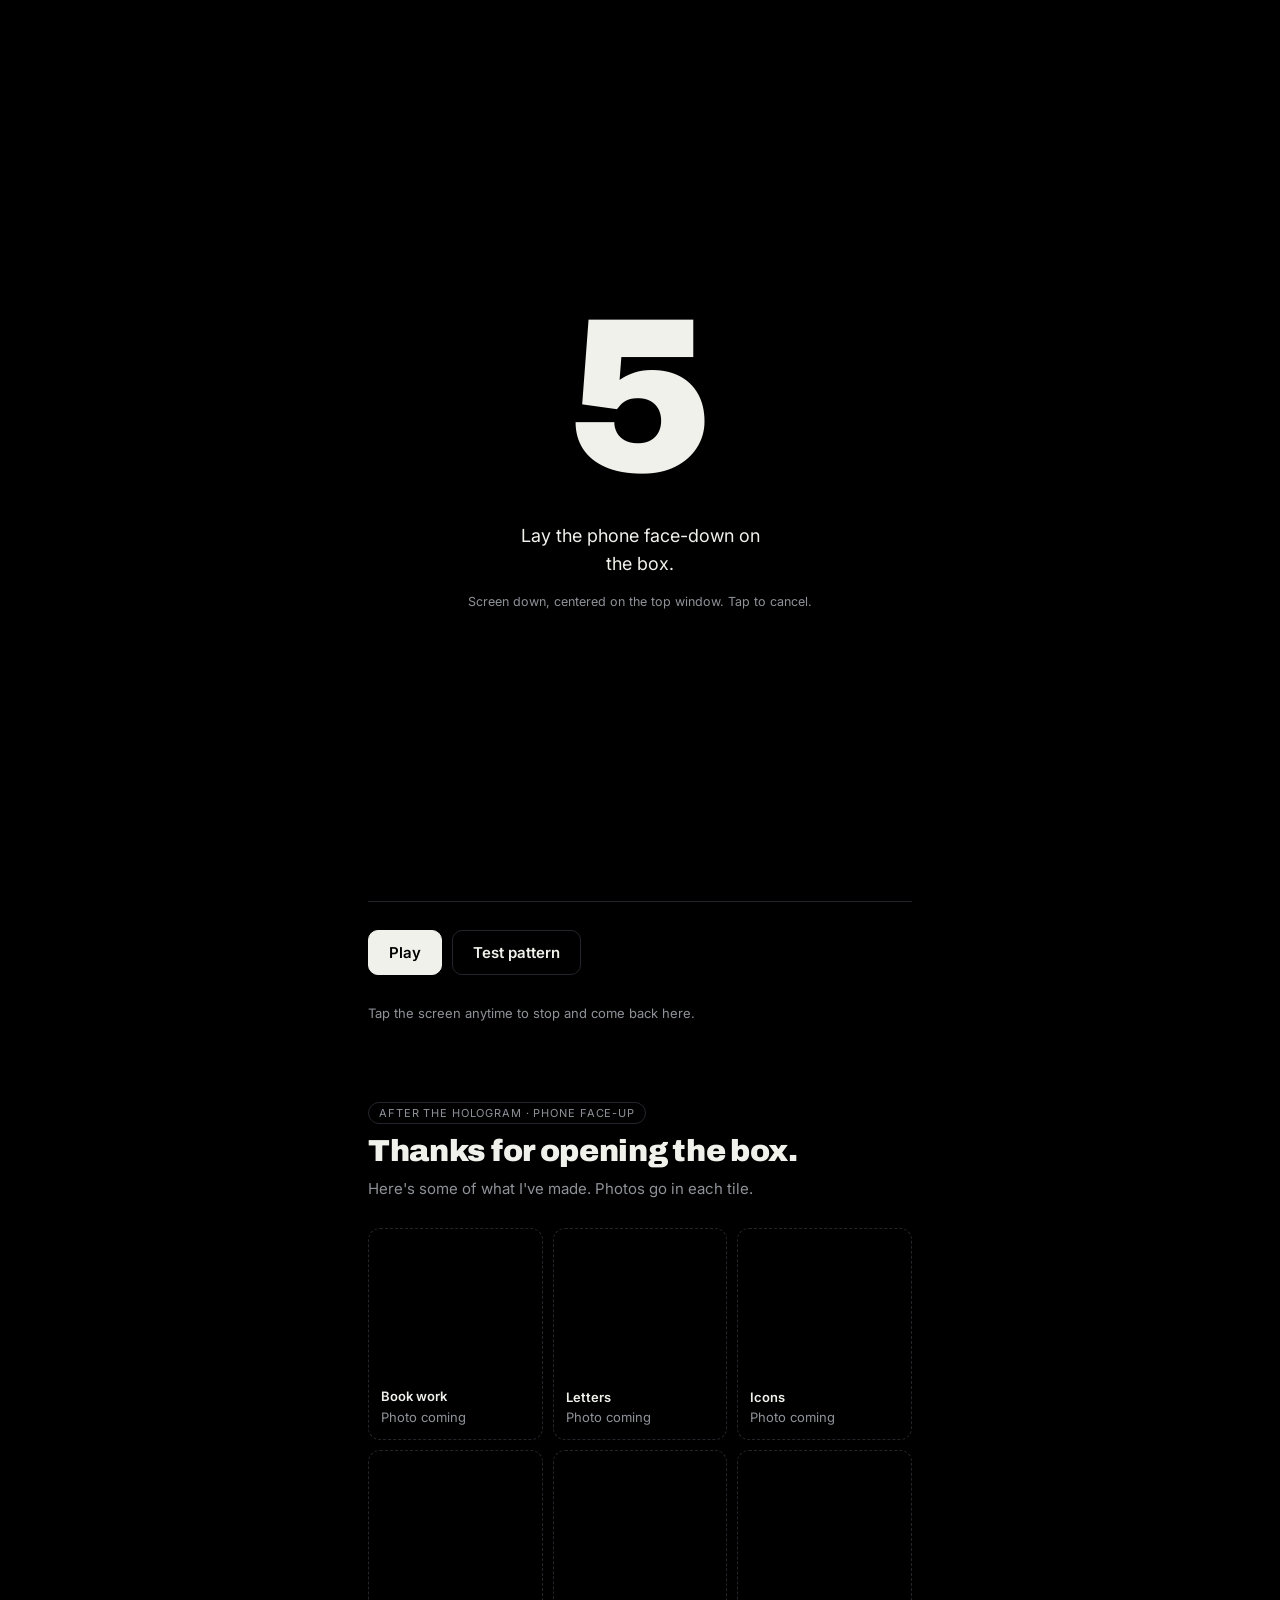
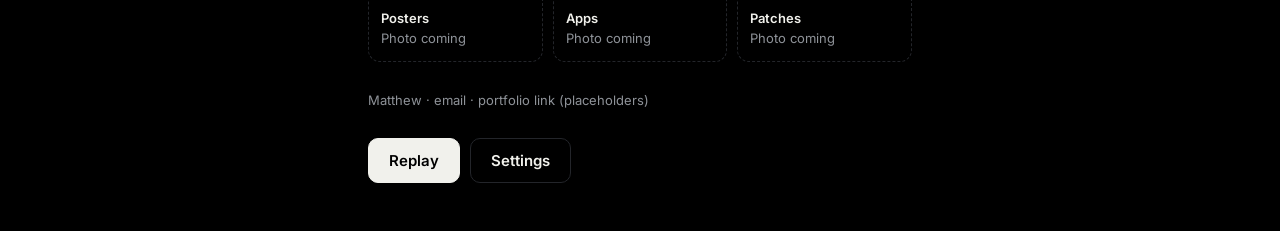
==== cricut/index.html @ d2d19d1a "Add Hello Cricut hologram page at /cricut; remove expired custom domain Co-Authored-By: Claude Opus " ====
<!doctype html>
<html lang="en">
<head>
<meta charset="utf-8">
<meta name="viewport" content="width=device-width,initial-scale=1,viewport-fit=cover">
<title>Hello Cricut Hologram</title>
<link rel="preconnect" href="https://fonts.googleapis.com">
<link rel="preconnect" href="https://fonts.gstatic.com" crossorigin>
<link rel="stylesheet" href="https://fonts.googleapis.com/css2?family=Archivo:wght@500;800;900&family=Inter:wght@400;500;600&display=swap">
<style>
/* Layout: one narrow control column on pure black; playback is a full-bleed canvas (black = invisible in the box) */
:root{
  --bg:#000000;
  --panel:#0b0c0e;
  --line:#23252a;
  --fg:#f1f1ec;
  --muted:#8e9298;
  --glow:#bfe9ff;
  --display:"Archivo","Arial Black",system-ui,sans-serif;
  --body:"Inter",system-ui,-apple-system,"Segoe UI",sans-serif;
  color-scheme:dark;
}
html,body{height:100%;background:var(--bg);color:var(--fg)}
body{font-family:var(--body);font-size:15px;line-height:1.55;
  padding-left:max(16px,env(safe-area-inset-left,0px));padding-right:max(16px,env(safe-area-inset-right,0px))}
.wrap{max-width:34rem;margin:0 auto;padding-block:28px 48px;display:flex;flex-direction:column;gap:28px}
.chip{align-self:flex-start;font-size:11px;letter-spacing:.08em;text-transform:uppercase;color:var(--muted);
  border:1px solid var(--line);border-radius:999px;padding:3px 10px}
h1,h2{font-family:var(--display);font-weight:900;letter-spacing:-.01em;line-height:1.05;margin:0;text-wrap:balance}
h1{font-size:2.3rem}
h2{font-size:1.9rem}
.lede{color:var(--muted);margin:10px 0 0;max-width:60ch}
.steps{margin:0;padding:0;list-style:none;display:flex;flex-direction:column;gap:12px;counter-reset:s}
.steps li{display:grid;grid-template-columns:28px 1fr;gap:10px;counter-increment:s}
.steps li::before{content:counter(s);font-family:var(--display);font-weight:800;color:var(--glow);font-size:15px;line-height:1.55}
.steps b{font-weight:600;color:var(--fg)}
.label{font-size:11px;letter-spacing:.09em;text-transform:uppercase;color:var(--muted);margin:0 0 6px}
.settings{border-top:1px solid var(--line)}
.row{display:flex;align-items:center;justify-content:space-between;gap:16px;padding-block:13px;border-bottom:1px solid var(--line);flex-wrap:wrap}
.row > span{min-width:0}
.row small{display:block;color:var(--muted);font-size:12.5px}
input[type=checkbox]{width:22px;height:22px;accent-color:var(--fg)}
input[type=range]{width:min(200px,100%);accent-color:var(--fg)}
select{background:var(--panel);color:var(--fg);border:1px solid var(--line);border-radius:8px;padding:7px 10px;font:inherit}
.seg{display:flex;gap:6px}
.seg label{display:flex;align-items:center;gap:6px;border:1px solid var(--line);border-radius:999px;padding:5px 11px 5px 7px;cursor:pointer;font-size:13.5px}
.seg input{position:absolute;opacity:0;pointer-events:none}
.seg label:has(input:checked){border-color:var(--fg)}
.seg label:has(input:focus-visible){outline:2px solid var(--glow);outline-offset:2px}
.sw{width:14px;height:14px;border-radius:50%}
.val{font-variant-numeric:tabular-nums;color:var(--muted);min-width:3.2em;text-align:right}
.actions{display:flex;gap:10px;flex-wrap:wrap}
button{font:600 15px/1 var(--body);border-radius:10px;padding:14px 20px;cursor:pointer;border:1px solid var(--line);background:transparent;color:var(--fg)}
button.primary{background:var(--fg);color:var(--bg);border-color:var(--fg)}
button.small{padding:8px 12px;font-size:13.5px}
button:focus-visible{outline:2px solid var(--glow);outline-offset:2px}
.note{color:var(--muted);font-size:13px;margin:0}
#stage{position:fixed;inset:0;width:100%;height:100%;display:block;background:#000;touch-action:none;z-index:20}
#count{position:fixed;inset:0;z-index:30;background:#000;display:flex;flex-direction:column;align-items:center;justify-content:center;gap:14px;
  text-align:center;padding:24px max(16px,env(safe-area-inset-right,0px)) 24px max(16px,env(safe-area-inset-left,0px))}
#count .n{font-family:var(--display);font-weight:900;font-size:min(42vw,220px);line-height:1;color:var(--fg)}
#count p{margin:0;max-width:22ch;font-size:18px}
#count small{color:var(--muted)}
.grid{display:grid;grid-template-columns:repeat(auto-fill,minmax(140px,1fr));gap:10px}
.tile{aspect-ratio:4/5;max-width:100%;border:1px dashed var(--line);border-radius:12px;display:flex;align-items:flex-end;padding:12px;color:var(--muted);font-size:13px}
.tile b{display:block;color:var(--fg);font-weight:600}
</style>

</head>
<body>
<main id="menu" class="wrap">
  <div>
    <span class="chip">Test build · placeholder content</span>
    <h1 style="margin-top:12px">Hello, Cricut.</h1>
    <p class="lede">The hologram that plays inside the box. Copy, icons and photos are stand-ins until the real ones drop in.</p>
  </div>

  <section>
    <p class="label">How to test</p>
    <ol class="steps">
      <li><span><b>Brightness all the way up</b>, and Auto-Lock off if it dims early.</span></li>
      <li><span><b>Open the box</b> and make sure the acetate sits at its 45° angle.</span></li>
      <li><span>Tap <b>Test pattern</b>, lay the phone face-down over the top window, and look in through the front. Change the settings until “READ ME” reads correctly and “BACK” points up.</span></li>
      <li><span>Tap <b>Play</b>. You get a countdown to place the phone.</span></li>
    </ol>
  </section>

  <section>
    <p class="label">Settings</p>
    <div class="settings">
      <div class="row"><span>Mirror left–right<small>Reflection reverses one axis</small></span><input type="checkbox" id="mx"></div>
      <div class="row"><span>Mirror up–down</span><input type="checkbox" id="my"></div>
      <div class="row"><span>Rotate<small>Turns the picture on the screen</small></span><span style="display:flex;align-items:center;gap:10px"><span class="val" id="turnVal">0°</span><button class="small" id="turn" type="button">Rotate 90°</button></span></div>
      <div class="row"><span>Size<small>100% ≈ 3 × 2.4 in on the screen</small></span><span style="display:flex;align-items:center;gap:10px"><input type="range" id="size" min="60" max="140" step="5"><span class="val" id="sizeVal">100%</span></span></div>
      <div class="row"><span>Color</span>
        <div class="seg" role="radiogroup" aria-label="Color">
          <label><input type="radio" name="color" value="white" id="cWhite"><span class="sw" style="background:#ffffff"></span>White</label>
          <label><input type="radio" name="color" value="ice" id="cIce"><span class="sw" style="background:#9fe6ff"></span>Ice</label>
          <label><input type="radio" name="color" value="gold" id="cGold"><span class="sw" style="background:#ffd27a"></span>Gold</label>
        </div>
      </div>
      <div class="row"><span>Start at</span><select id="start"></select></div>
      <div class="row"><span>Loop<small>Repeat instead of ending on the gallery</small></span><input type="checkbox" id="loop"></div>
    </div>
  </section>

  <div class="actions">
    <button class="primary" id="play" type="button">Play</button>
    <button id="cal" type="button">Test pattern</button>
  </div>
  <p class="note">Tap the screen anytime to stop and come back here.</p>
</main>

<div id="count" hidden>
  <div class="n" id="countN">5</div>
  <p>Lay the phone face-down on the box.</p>
  <small>Screen down, centered on the top window. Tap to cancel.</small>
</div>

<canvas id="stage" hidden aria-label="Hologram playback"></canvas>

<main id="end" class="wrap" hidden>
  <div>
    <span class="chip">After the hologram · phone face-up</span>
    <h2 style="margin-top:12px">Thanks for opening the box.</h2>
    <p class="lede">Here's some of what I've made. Photos go in each tile.</p>
  </div>
  <div class="grid">
    <div class="tile"><span><b>Book work</b>Photo coming</span></div>
    <div class="tile"><span><b>Letters</b>Photo coming</span></div>
    <div class="tile"><span><b>Icons</b>Photo coming</span></div>
    <div class="tile"><span><b>Posters</b>Photo coming</span></div>
    <div class="tile"><span><b>Apps</b>Photo coming</span></div>
    <div class="tile"><span><b>Patches</b>Photo coming</span></div>
  </div>
  <p class="note">Matthew · email · portfolio link (placeholders)</p>
  <div class="actions">
    <button class="primary" id="replay" type="button">Replay</button>
    <button id="back" type="button">Settings</button>
  </div>
</main>

<script>
(function(){
"use strict";

/* ---------- Content: edit these lines ---------- */
const CFG = {
  hello: ["Hello,", "Cricut."],
  makeLead: "I make",
  makes: ["books", "letters", "posters", "patches", "stickers", "apps", "icons", "brands"],
  makesEnd: "things.",
  iconsCaption: "icons, endlessly",
  career: ["Lucidchart", "Spiff", "Salesforce"],
  scaleStart: "0 → 1",
  scaleEnd: "0 → 1 → enterprise",
  studio: ["Building my", "own studio."],
  invite: ["And I'd love", "to build with you."],
  name: "Matthew",
  flip: ["Flip me over"]
};
const COLORS = { white:"#ffffff", ice:"#9fe6ff", gold:"#ffd27a" };

/* ---------- Settings ---------- */
const $ = id => document.getElementById(id);
const S = { mx:true, my:false, turn:0, size:100, color:"white", start:0, loop:false };
try { Object.assign(S, JSON.parse(localStorage.getItem("holo-settings") || "{}")); } catch(e) {}
function save(){ try { localStorage.setItem("holo-settings", JSON.stringify(S)); } catch(e) {} }
const col = () => COLORS[S.color] || "#ffffff";

/* ---------- Helpers ---------- */
const clamp = x => x < 0 ? 0 : x > 1 ? 1 : x;
const ease = t => t < .5 ? 4*t*t*t : 1 - Math.pow(-2*t + 2, 3) / 2;
const env = (t, dur, fi = 400, fo = 500) => clamp(t / fi) * clamp((dur - t) / fo);
const font = (sz, w = 900) => `${w} ${sz}px Archivo, "Arial Black", sans-serif`;

/* ---------- Canvas + box mapping ----------
   Units: 1 unit = 0.01 in. Safe area = 300 x 240 units (3 x 2.4 in), centered.
   Content x runs along the phone's long side (across the box). */
const cv = $("stage"), ctx = cv.getContext("2d");
let W = 0, H = 0, dpr = 1;
function resize(){
  dpr = Math.min(3, window.devicePixelRatio || 1);
  W = window.innerWidth; H = window.innerHeight;
  cv.width = Math.round(W * dpr); cv.height = Math.round(H * dpr);
}
window.addEventListener("resize", resize); resize();

function base(){
  ctx.setTransform(dpr, 0, 0, dpr, 0, 0);
  ctx.globalAlpha = 1; ctx.shadowBlur = 0; ctx.setLineDash([]);
  ctx.globalCompositeOperation = "source-over";
  ctx.fillStyle = "#000"; ctx.fillRect(0, 0, W, H);
  ctx.translate(W / 2, H / 2);
  const rot = ((H > W ? 90 : 0) + S.turn) % 360;
  ctx.rotate(rot * Math.PI / 180);
  const s = Math.min(W, H) / 2.7 / 100 * (S.size / 100);   // ~2.7 in across the short side
  ctx.scale(s * (S.mx ? -1 : 1), s * (S.my ? -1 : 1));
}
function glow(b){ ctx.shadowColor = col(); ctx.shadowBlur = (b == null ? 12 : b) * dpr; }
function fitSize(lines, sz, maxW, w){
  ctx.font = font(sz, w);
  const m = Math.max(...lines.map(l => ctx.measureText(l).width));
  return m > maxW ? sz * maxW / m : sz;
}
function fillLines(lines, sz, alpha, w = 900, cy = 0){
  sz = fitSize(lines, sz, 280, w);
  const gap = sz * 1.18;
  ctx.font = font(sz, w); ctx.textAlign = "center"; ctx.textBaseline = "middle";
  ctx.fillStyle = col(); ctx.globalAlpha = alpha; glow(14);
  lines.forEach((l, i) => ctx.fillText(l, 0, cy - (lines.length - 1) * gap / 2 + i * gap));
}

/* ---------- Scene 1: Hello (blade traces each letter, then it lights up) ---------- */
function sHello(t, dur){
  const L = CFG.hello;
  const sz = fitSize(L, 56, 280), gap = sz * 1.2;
  ctx.font = font(sz); ctx.textAlign = "left"; ctx.textBaseline = "middle";
  const chars = [];
  L.forEach((line, li) => {
    let x = -ctx.measureText(line).width / 2;
    const y = -(L.length - 1) * gap / 2 + li * gap;
    for (const ch of line){ const cw = ctx.measureText(ch).width; chars.push({ ch, x, y, cw }); x += cw; }
  });
  const T0 = 300, STAG = 200, TR = 750;
  const done = T0 + (chars.length - 1) * STAG + TR;
  const out = clamp((dur - t) / 500);
  ctx.strokeStyle = col(); ctx.lineWidth = 1.4; ctx.lineJoin = "round"; ctx.lineCap = "round";
  chars.forEach((c, k) => {
    const p = clamp((t - T0 - k * STAG) / TR);
    if (p <= 0) return;
    ctx.globalAlpha = out; glow(8);
    ctx.setLineDash([p * 260, 2000]);
    ctx.strokeText(c.ch, c.x, c.y);
    if (p < 1){ // the blade: a bright point riding through the letter
      ctx.setLineDash([]); glow(18); ctx.fillStyle = "#fff";
      const bx = c.x + c.cw * p, by = c.y + sz * .32 * Math.sin(p * Math.PI * 5);
      ctx.beginPath(); ctx.arc(bx, by, 2.4, 0, Math.PI * 2); ctx.fill();
    }
  });
  ctx.setLineDash([]);
  const f = clamp((t - done) / 700) * out;
  if (f > 0){
    ctx.globalAlpha = f; ctx.fillStyle = col(); glow(16);
    chars.forEach(c => ctx.fillText(c.ch, c.x, c.y));
  }
}

/* ---------- Scene 2: I make ... (odometer roll that speeds up, lands on "things.") ---------- */
function sMake(t, dur){
  const a = env(t, dur), y1 = -40, y2 = 34;
  ctx.textAlign = "center"; ctx.textBaseline = "middle";
  ctx.font = font(fitSize([CFG.makeLead], 42, 280, 800), 800);
  ctx.fillStyle = col(); glow(12); ctx.globalAlpha = a;
  ctx.fillText(CFG.makeLead, 0, y1);

  const words = [...CFG.makes, CFG.makesEnd];
  const starts = []; let acc = 900, d = 850;
  for (let k = 0; k < words.length; k++){ starts.push(acc); if (k < CFG.makes.length){ acc += d; d = Math.max(130, d * .74); } }
  let i = -1;
  for (let k = 0; k < words.length; k++) if (t >= starts[k]) i = k;
  if (i < 0) return;
  const slot = i < CFG.makes.length ? (starts[i + 1] - starts[i]) : 600;
  const tr = Math.min(320, slot * .7);
  const e = ease(clamp((t - starts[i]) / tr));
  const last = i === words.length - 1;
  ctx.save();
  ctx.beginPath(); ctx.rect(-170, y2 - 36, 340, 72); ctx.clip();
  const sz = fitSize(words, 46, 280);
  ctx.font = font(sz); ctx.fillStyle = col();
  glow(last ? 12 + 10 * clamp((t - starts[i] - tr) / 400) : 12);
  ctx.globalAlpha = a * e; ctx.fillText(words[i], 0, y2 + (1 - e) * 48);
  if (i > 0){ ctx.globalAlpha = a * (1 - e); ctx.fillText(words[i - 1], 0, y2 - e * 48); }
  ctx.restore();
}

/* ---------- Scene 3: icons flipping faster and faster, then infinity ---------- */
const ICONS = [
  c => { c.arc(0, 0, .85, 0, Math.PI * 2); },
  c => { c.rect(-.75, -.75, 1.5, 1.5); },
  c => { c.moveTo(0, -.9); c.lineTo(.85, .65); c.lineTo(-.85, .65); c.closePath(); },
  c => { c.moveTo(0, .8); c.bezierCurveTo(-1.15, 0, -.75, -1, 0, -.4); c.bezierCurveTo(.75, -1, 1.15, 0, 0, .8); },
  c => { for (let k = 0; k <= 10; k++){ const r = k % 2 ? .4 : .92, th = -Math.PI / 2 + k * Math.PI / 5; const x = r * Math.cos(th), y = r * Math.sin(th); k ? c.lineTo(x, y) : c.moveTo(x, y); } },
  c => { c.moveTo(.15, -1); c.lineTo(-.55, .1); c.lineTo(-.05, .1); c.lineTo(-.2, 1); c.lineTo(.55, -.15); c.lineTo(.05, -.15); c.closePath(); },
  c => { c.moveTo(-.8, 0); c.lineTo(-.25, .6); c.lineTo(.85, -.6); },
  c => { c.moveTo(-.85, -.05); c.lineTo(0, -.85); c.lineTo(.85, -.05); c.moveTo(-.6, -.25); c.lineTo(-.6, .8); c.lineTo(.6, .8); c.lineTo(.6, -.25); },
  c => { c.moveTo(-.2, .8); c.arc(-.45, .6, .25, 0, Math.PI * 2); c.moveTo(.7, .6); c.arc(.45, .6, .25, 0, Math.PI * 2); c.moveTo(-.3, .4); c.lineTo(.55, -.9); c.moveTo(.3, .4); c.lineTo(-.55, -.9); },
  c => { c.moveTo(-.75, .75); c.lineTo(-.6, .3); c.lineTo(.45, -.75); c.lineTo(.75, -.45); c.lineTo(-.3, .6); c.closePath(); c.moveTo(.3, -.6); c.lineTo(.6, -.3); },
  c => { c.moveTo(-.9, 0); c.quadraticCurveTo(0, -.8, .9, 0); c.quadraticCurveTo(0, .8, -.9, 0); c.moveTo(.25, 0); c.arc(0, 0, .25, 0, Math.PI * 2); },
  c => { c.moveTo(-.45, -.7); c.lineTo(.7, 0); c.lineTo(-.45, .7); c.closePath(); },
  c => { c.moveTo(.4, 0); c.arc(0, 0, .4, 0, Math.PI * 2); for (let k = 0; k < 8; k++){ const th = k * Math.PI / 4; c.moveTo(.6 * Math.cos(th), .6 * Math.sin(th)); c.lineTo(.9 * Math.cos(th), .9 * Math.sin(th)); } },
  c => { c.moveTo(-.85, 0); c.lineTo(.85, 0); c.moveTo(0, -.85); c.lineTo(0, .85); }
];
function sIcons(t, dur){
  const a = env(t, dur), flipEnd = 5200;
  ctx.strokeStyle = col(); ctx.lineCap = "round"; ctx.lineJoin = "round"; glow(10);
  if (t < flipEnd){
    if (t < 300) return;
    let acc = 300, k = 0, iv = 650;
    while (acc + iv < t && k < 500){ acc += iv; iv = Math.max(70, iv * .82); k++; }
    const pop = 1 + .14 * Math.max(0, 1 - (t - acc) / iv * 4);
    ctx.save(); ctx.translate(0, -12); ctx.scale(62 * pop, 62 * pop);
    ctx.lineWidth = 3.4 / 62; ctx.globalAlpha = a;
    ctx.beginPath(); ICONS[k % ICONS.length](ctx); ctx.stroke(); ctx.restore();
  } else {
    const p = clamp((t - flipEnd) / 900);
    ctx.save(); ctx.translate(0, -12); ctx.scale(100, 100);
    ctx.lineWidth = 4.6 / 100; ctx.globalAlpha = a; glow(16);
    ctx.beginPath();
    const n = Math.max(2, Math.floor(p * 180));
    for (let j = 0; j <= n; j++){
      const th = j / 180 * Math.PI * 2, den = 1 + Math.sin(th) ** 2;
      const x = Math.cos(th) / den, y = Math.sin(th) * Math.cos(th) / den;
      j ? ctx.lineTo(x, y) : ctx.moveTo(x, y);
    }
    ctx.stroke(); ctx.restore();
    ctx.globalAlpha = a * clamp((t - flipEnd - 900) / 600);
    ctx.font = font(22, 800); ctx.textAlign = "center"; ctx.textBaseline = "middle";
    ctx.fillStyle = col(); glow(10);
    ctx.fillText(CFG.iconsCaption, 0, 84);
  }
}

/* ---------- Scene 4: 0 -> 1 -> enterprise (one dot doubles into a grid) ---------- */
const G = { cols:16, rows:16, w:220, h:140, cy:-24 };
function slotOf(i){ const c = i % G.cols, r = Math.floor(i / G.cols);
  return [-G.w / 2 + c * G.w / (G.cols - 1), G.cy - G.h / 2 + r * G.h / (G.rows - 1)]; }
function birthOf(i){ if (i === 0) return 300; const k = Math.floor(Math.log2(i)) + 1; return 1800 + (k - 1) * 450; }
function sScale(t, dur){
  const a = env(t, dur);
  ctx.fillStyle = col();
  for (let i = 0; i < 256; i++){
    const b = birthOf(i); if (t < b) break;
    const [sx, sy] = slotOf(i); let x, y;
    if (i === 0){ const e = ease(clamp((t - 1800) / 500)); x = sx * e; y = G.cy + (sy - G.cy) * e; }
    else {
      const par = i - Math.pow(2, Math.floor(Math.log2(i)));
      const [px, py] = slotOf(par); const e = ease(clamp((t - b) / 450));
      x = px + (sx - px) * e; y = py + (sy - py) * e;
    }
    const big = t < 1800;
    const s = big ? 7 + 1.6 * Math.sin(t / 160) : 3.4;
    ctx.globalAlpha = a * (i === 0 ? clamp((t - 300) / 300) : 1);
    if (big) glow(18); else ctx.shadowBlur = 0;
    ctx.fillRect(x - s / 2, y - s / 2, s, s);
  }
  const caps = [[300, 1800, CFG.scaleStart], [1800, 3700, CFG.career[0]], [3700, 5600, CFG.career[1]], [5600, 7600, CFG.career[2]], [7600, dur + 999, CFG.scaleEnd]];
  ctx.textAlign = "center"; ctx.textBaseline = "middle"; ctx.fillStyle = col(); glow(10);
  for (const [s0, s1, txt] of caps){
    const al = clamp((t - s0) / 300) * clamp((s1 - t) / 300);
    if (al <= 0) continue;
    ctx.font = font(fitSize([txt], 26, 280, 800), 800);
    ctx.globalAlpha = a * al; ctx.fillText(txt, 0, 86);
  }
}

/* ---------- Particles for Chladni patterns and the name ---------- */
const N = 700;
const PX = new Float32Array(N), PY = new Float32Array(N), TX = new Float32Array(N), TY = new Float32Array(N);
let CHL_A = [], CHL_B = [], NAME = [];
function chladni(n, m, sign){
  const out = []; let guard = 0;
  while (out.length < N && guard < 600000){
    guard++;
    const u = Math.random(), v = Math.random();
    const f = Math.cos(n * Math.PI * u) * Math.cos(m * Math.PI * v) + sign * Math.cos(m * Math.PI * u) * Math.cos(n * Math.PI * v);
    if (Math.abs(f) < .045) out.push([(u - .5) * 236, (v - .5) * 196]);
  }
  while (out.length < N) out.push(out.length ? out[out.length % Math.max(1, out.length)] : [0, 0]);
  return out;
}
function nameTargets(){
  const K = 3, oc = document.createElement("canvas"); oc.width = 300 * K; oc.height = 240 * K;
  const o = oc.getContext("2d");
  let sz = 70; o.font = font(sz * K);
  const w = o.measureText(CFG.name).width / K; if (w > 270) sz *= 270 / w;
  o.font = font(sz * K); o.textAlign = "center"; o.textBaseline = "middle"; o.fillStyle = "#fff";
  o.fillText(CFG.name, 150 * K, 120 * K);
  const data = o.getImageData(0, 0, oc.width, oc.height).data, pts = [];
  for (let y = 0; y < oc.height; y += 3) for (let x = 0; x < oc.width; x += 3)
    if (data[(y * oc.width + x) * 4 + 3] > 128) pts.push([x / K - 150, y / K - 120]);
  for (let i = pts.length - 1; i > 0; i--){ const j = Math.floor(Math.random() * (i + 1)); [pts[i], pts[j]] = [pts[j], pts[i]]; }
  const out = []; for (let i = 0; i < N; i++) out.push(pts.length ? pts[i % pts.length] : [0, 0]);
  return out;
}
function build(){ CHL_A = chladni(2, 5, -1); CHL_B = chladni(3, 7, 1); NAME = nameTargets(); }
function scatter(){ for (let i = 0; i < N; i++){ PX[i] = (Math.random() - .5) * 300; PY[i] = (Math.random() - .5) * 240; } }
function setTargets(arr){ for (let i = 0; i < N; i++){ TX[i] = arr[i][0]; TY[i] = arr[i][1]; } }
function stepParticles(dt, k, jit){
  const f = 1 - Math.exp(-dt * k);
  for (let i = 0; i < N; i++){
    PX[i] += (TX[i] - PX[i]) * f + (Math.random() - .5) * jit;
    PY[i] += (TY[i] - PY[i]) * f + (Math.random() - .5) * jit;
  }
}
function drawParticles(alpha){
  ctx.shadowBlur = 0; ctx.fillStyle = col();
  ctx.globalAlpha = alpha * .16;
  for (let i = 0; i < N; i++) ctx.fillRect(PX[i] - 3, PY[i] - 3, 6, 6);
  ctx.globalAlpha = alpha;
  for (let i = 0; i < N; i++) ctx.fillRect(PX[i] - 1.4, PY[i] - 1.4, 2.8, 2.8);
}

/* ---------- Scene 5: studio, invitation, sand settles into a name ---------- */
let nowPhase = -1;
function sNow(t, dur, dt){
  if (t < 3400){ fillLines(CFG.studio, 40, env(t, 3400)); return; }
  if (t < 6800){ fillLines(CFG.invite, 34, env(t - 3400, 3400)); return; }
  const pt = t - 6800;
  const ph = pt < 2500 ? 0 : pt < 4600 ? 1 : 2;
  if (ph !== nowPhase){ if (ph === 0) scatter(); setTargets([CHL_A, CHL_B, NAME][ph]); nowPhase = ph; }
  const since = pt - [0, 2500, 4600][ph];
  const jit = ph < 2 ? 2.4 * Math.max(.15, 1 - since / 1600) : .12;
  stepParticles(dt, ph === 2 ? 3.2 : 2.6, jit);
  drawParticles(clamp(pt / 400) * clamp((dur - t) / 600));
}

/* ---------- Scene 6: flip me over ---------- */
function sFlip(t, dur){
  const a = env(t, dur);
  fillLines(CFG.flip, 40, a, 900, -16);
  ctx.strokeStyle = col(); ctx.lineWidth = 3; ctx.lineCap = "round"; glow(12); ctx.globalAlpha = a;
  const sp = (t / 1400) * Math.PI * 2;
  ctx.beginPath(); ctx.arc(0, 52, 18, sp, sp + Math.PI * 1.5); ctx.stroke();
  const ex = Math.cos(sp + Math.PI * 1.5) * 18, ey = 52 + Math.sin(sp + Math.PI * 1.5) * 18;
  ctx.beginPath(); ctx.arc(ex, ey, 3.2, 0, Math.PI * 2); ctx.fillStyle = col(); ctx.fill();
}

/* ---------- Calibration pattern ---------- */
function drawCal(){
  ctx.strokeStyle = "#fff"; ctx.fillStyle = "#fff"; ctx.lineWidth = 1.6;
  ctx.setLineDash([6, 5]); ctx.strokeRect(-150, -120, 300, 240); ctx.setLineDash([]);
  ctx.beginPath(); ctx.moveTo(-12, 0); ctx.lineTo(12, 0); ctx.moveTo(0, -12); ctx.lineTo(0, 12); ctx.stroke();
  ctx.textAlign = "center"; ctx.textBaseline = "middle";
  ctx.font = font(26, 800); ctx.fillText("BACK", 0, -86);
  ctx.beginPath(); ctx.moveTo(0, -116); ctx.lineTo(-9, -103); ctx.lineTo(9, -103); ctx.closePath(); ctx.fill();
  ctx.font = font(44); ctx.fillText("READ ME", 0, 40);
  ctx.font = font(22, 800); ctx.fillText("L", -128, 0); ctx.fillText("R", 128, 0);
  ctx.font = font(13, 500); ctx.fillText("front of box", 0, 106);
}

/* ---------- Playback ---------- */
const SCENES = [
  { name:"1 · Hello", dur:7000, f:sHello },
  { name:"2 · I make", dur:9000, f:sMake },
  { name:"3 · Icons", dur:7600, f:sIcons },
  { name:"4 · 0 → 1 → enterprise", dur:10000, f:sScale },
  { name:"5 · Studio + name", dur:15500, f:sNow, enter(){ nowPhase = -1; } },
  { name:"6 · Flip me over", dur:3500, f:sFlip }
];
let mode = "idle", sceneIdx = 0, sceneT = 0, last = 0, raf = 0, countTimer = 0, wl = null;

function frame(now){
  const dt = Math.min(.05, (now - last) / 1000); last = now;
  base();
  if (mode === "cal") drawCal();
  else if (mode === "play"){
    sceneT += dt * 1000;
    if (sceneT >= SCENES[sceneIdx].dur){
      sceneIdx++; sceneT = 0;
      if (sceneIdx >= SCENES.length){ if (S.loop) sceneIdx = 0; else { finish(); return; } }
      if (SCENES[sceneIdx].enter) SCENES[sceneIdx].enter();
    }
    ctx.save(); SCENES[sceneIdx].f(sceneT, SCENES[sceneIdx].dur, dt); ctx.restore();
  }
  raf = requestAnimationFrame(frame);
}
function show(view){
  $("menu").hidden = view !== "menu";
  $("end").hidden = view !== "end";
  $("count").hidden = view !== "count";
  cv.hidden = view !== "stage";
  if (view === "menu" || view === "end") window.scrollTo(0, 0);
}
async function wake(){ try { if (navigator.wakeLock) wl = await navigator.wakeLock.request("screen"); } catch(e) { wl = null; } }
function release(){ try { if (wl) wl.release(); } catch(e) {} wl = null; }
function run(m){
  mode = m; resize(); show("stage");
  last = performance.now(); cancelAnimationFrame(raf); raf = requestAnimationFrame(frame);
}
function startPlay(){
  wake(); show("count");
  let n = 5; $("countN").textContent = n;
  clearInterval(countTimer);
  countTimer = setInterval(() => {
    n--;
    if (n > 0){ $("countN").textContent = n; return; }
    clearInterval(countTimer);
    sceneIdx = Math.min(S.start, SCENES.length - 1); sceneT = 0;
    if (SCENES[sceneIdx].enter) SCENES[sceneIdx].enter();
    run("play");
  }, 1000);
}
function stop(){ clearInterval(countTimer); cancelAnimationFrame(raf); mode = "idle"; release(); show("menu"); }
function finish(){ cancelAnimationFrame(raf); mode = "idle"; release(); show("end"); }

/* ---------- Wire up the settings ---------- */
function syncUI(){
  $("mx").checked = S.mx; $("my").checked = S.my; $("loop").checked = S.loop;
  $("turnVal").textContent = S.turn + "°";
  $("size").value = S.size; $("sizeVal").textContent = S.size + "%";
  document.querySelectorAll('input[name=color]').forEach(r => r.checked = r.value === S.color);
  $("start").value = String(S.start);
}
SCENES.forEach((s, i) => { const o = document.createElement("option"); o.value = String(i); o.textContent = s.name; $("start").appendChild(o); });
$("mx").addEventListener("change", e => { S.mx = e.target.checked; save(); });
$("my").addEventListener("change", e => { S.my = e.target.checked; save(); });
$("loop").addEventListener("change", e => { S.loop = e.target.checked; save(); });
$("turn").addEventListener("click", () => { S.turn = (S.turn + 90) % 360; save(); syncUI(); });
$("size").addEventListener("input", e => { S.size = +e.target.value; save(); syncUI(); });
document.querySelectorAll('input[name=color]').forEach(r => r.addEventListener("change", () => { S.color = r.value; save(); }));
$("start").addEventListener("change", e => { S.start = +e.target.value; save(); });
$("play").addEventListener("click", startPlay);
$("cal").addEventListener("click", () => { wake(); run("cal"); });
$("replay").addEventListener("click", startPlay);
$("back").addEventListener("click", stop);
cv.addEventListener("click", stop);
$("count").addEventListener("click", stop);
document.addEventListener("visibilitychange", () => { if (!document.hidden && mode !== "idle") wake(); });
syncUI();

build();
if (document.fonts && document.fonts.load){
  Promise.all([document.fonts.load(font(60)), document.fonts.load(font(40, 800))]).then(build, () => {});
}
})();
</script>

</body>
</html>
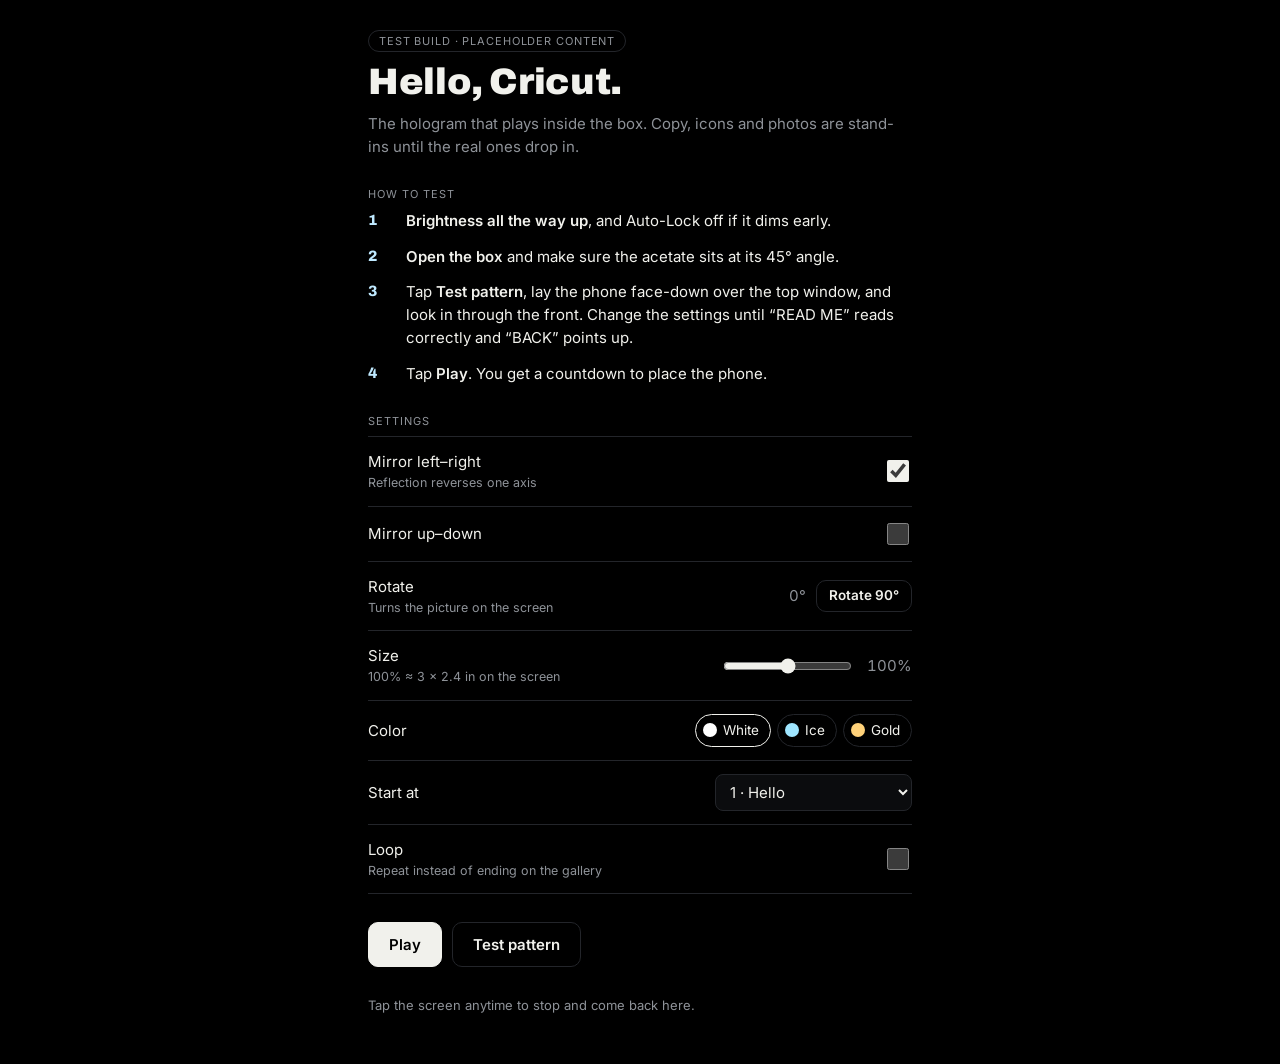
==== commit bfb5adb0: "Fix hidden screens showing on the standalone page Co-Authored-By: Claude Opus 5.5 <noreply@anthropic" ====
--- a/cricut/index.html
+++ b/cricut/index.html
@@ -8,6 +8,9 @@
 <link rel="preconnect" href="https://fonts.gstatic.com" crossorigin>
 <link rel="stylesheet" href="https://fonts.googleapis.com/css2?family=Archivo:wght@500;800;900&family=Inter:wght@400;500;600&display=swap">
 <style>
+[hidden]{display:none!important}
+*,*::before,*::after{box-sizing:border-box}
+body{margin:0}
 /* Layout: one narrow control column on pure black; playback is a full-bleed canvas (black = invisible in the box) */
 :root{
   --bg:#000000;
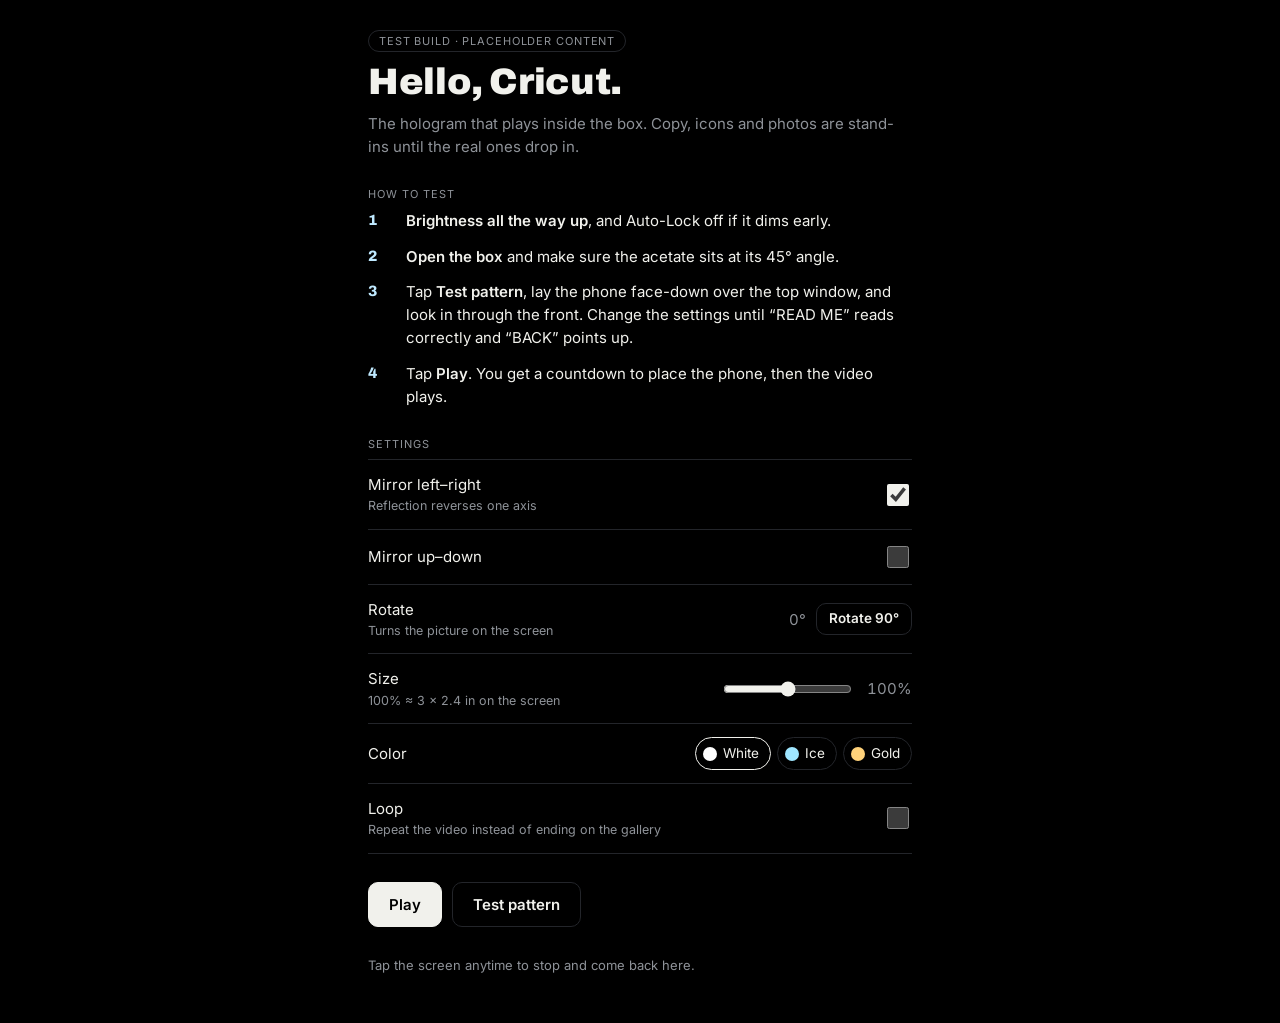
==== commit c5fd463a: "Play the Floo message video after the countdown Co-Authored-By: Claude Opus 5.5 <noreply@anthropic.c" ====
--- a/cricut/index.html
+++ b/cricut/index.html
@@ -84,7 +84,7 @@
       <li><span><b>Brightness all the way up</b>, and Auto-Lock off if it dims early.</span></li>
       <li><span><b>Open the box</b> and make sure the acetate sits at its 45° angle.</span></li>
       <li><span>Tap <b>Test pattern</b>, lay the phone face-down over the top window, and look in through the front. Change the settings until “READ ME” reads correctly and “BACK” points up.</span></li>
-      <li><span>Tap <b>Play</b>. You get a countdown to place the phone.</span></li>
+      <li><span>Tap <b>Play</b>. You get a countdown to place the phone, then the video plays.</span></li>
     </ol>
   </section>
 
@@ -102,8 +102,8 @@
           <label><input type="radio" name="color" value="gold" id="cGold"><span class="sw" style="background:#ffd27a"></span>Gold</label>
         </div>
       </div>
-      <div class="row"><span>Start at</span><select id="start"></select></div>
-      <div class="row"><span>Loop<small>Repeat instead of ending on the gallery</small></span><input type="checkbox" id="loop"></div>
+      
+      <div class="row"><span>Loop<small>Repeat the video instead of ending on the gallery</small></span><input type="checkbox" id="loop"></div>
     </div>
   </section>
 
@@ -121,6 +121,7 @@
 </div>
 
 <canvas id="stage" hidden aria-label="Hologram playback"></canvas>
+<video id="vid" src="floo-message.mp4" playsinline preload="auto" style="position:fixed;left:0;top:0;width:2px;height:2px;opacity:0;pointer-events:none"></video>
 
 <main id="end" class="wrap" hidden>
   <div>
@@ -453,10 +454,21 @@
 ];
 let mode = "idle", sceneIdx = 0, sceneT = 0, last = 0, raf = 0, countTimer = 0, wl = null;
 
+const vid = $("vid");
+function drawVideo(){
+  if (vid.readyState < 2) return;
+  const h = 360, w = h * (vid.videoWidth / vid.videoHeight || 9 / 16);   // fit the window height (units = 0.01 in)
+  ctx.drawImage(vid, -w / 2, -h / 2, w, h);
+}
+vid.addEventListener("ended", () => {
+  if (mode !== "video") return;
+  if (S.loop){ vid.currentTime = 0; vid.play().catch(() => {}); } else finish();
+});
 function frame(now){
   const dt = Math.min(.05, (now - last) / 1000); last = now;
   base();
   if (mode === "cal") drawCal();
+  else if (mode === "video") drawVideo();
   else if (mode === "play"){
     sceneT += dt * 1000;
     if (sceneT >= SCENES[sceneIdx].dur){
@@ -483,19 +495,21 @@
 }
 function startPlay(){
   wake(); show("count");
+  // unlock playback with sound while we still have the tap
+  try { vid.muted = false; vid.currentTime = 0; const pr = vid.play(); if (pr) pr.then(() => { vid.pause(); vid.currentTime = 0; }).catch(() => {}); } catch(e) {}
   let n = 5; $("countN").textContent = n;
   clearInterval(countTimer);
   countTimer = setInterval(() => {
     n--;
     if (n > 0){ $("countN").textContent = n; return; }
     clearInterval(countTimer);
-    sceneIdx = Math.min(S.start, SCENES.length - 1); sceneT = 0;
-    if (SCENES[sceneIdx].enter) SCENES[sceneIdx].enter();
-    run("play");
+    vid.currentTime = 0;
+    vid.play().catch(() => { vid.muted = true; vid.play().catch(() => {}); });
+    run("video");
   }, 1000);
 }
-function stop(){ clearInterval(countTimer); cancelAnimationFrame(raf); mode = "idle"; release(); show("menu"); }
-function finish(){ cancelAnimationFrame(raf); mode = "idle"; release(); show("end"); }
+function stop(){ try { vid.pause(); } catch(e) {} clearInterval(countTimer); cancelAnimationFrame(raf); mode = "idle"; release(); show("menu"); }
+function finish(){ try { vid.pause(); } catch(e) {} cancelAnimationFrame(raf); mode = "idle"; release(); show("end"); }
 
 /* ---------- Wire up the settings ---------- */
 function syncUI(){
@@ -503,16 +517,15 @@
   $("turnVal").textContent = S.turn + "°";
   $("size").value = S.size; $("sizeVal").textContent = S.size + "%";
   document.querySelectorAll('input[name=color]').forEach(r => r.checked = r.value === S.color);
-  $("start").value = String(S.start);
-}
-SCENES.forEach((s, i) => { const o = document.createElement("option"); o.value = String(i); o.textContent = s.name; $("start").appendChild(o); });
+}
+
 $("mx").addEventListener("change", e => { S.mx = e.target.checked; save(); });
 $("my").addEventListener("change", e => { S.my = e.target.checked; save(); });
 $("loop").addEventListener("change", e => { S.loop = e.target.checked; save(); });
 $("turn").addEventListener("click", () => { S.turn = (S.turn + 90) % 360; save(); syncUI(); });
 $("size").addEventListener("input", e => { S.size = +e.target.value; save(); syncUI(); });
 document.querySelectorAll('input[name=color]').forEach(r => r.addEventListener("change", () => { S.color = r.value; save(); }));
-$("start").addEventListener("change", e => { S.start = +e.target.value; save(); });
+
 $("play").addEventListener("click", startPlay);
 $("cal").addEventListener("click", () => { wake(); run("cal"); });
 $("replay").addEventListener("click", startPlay);
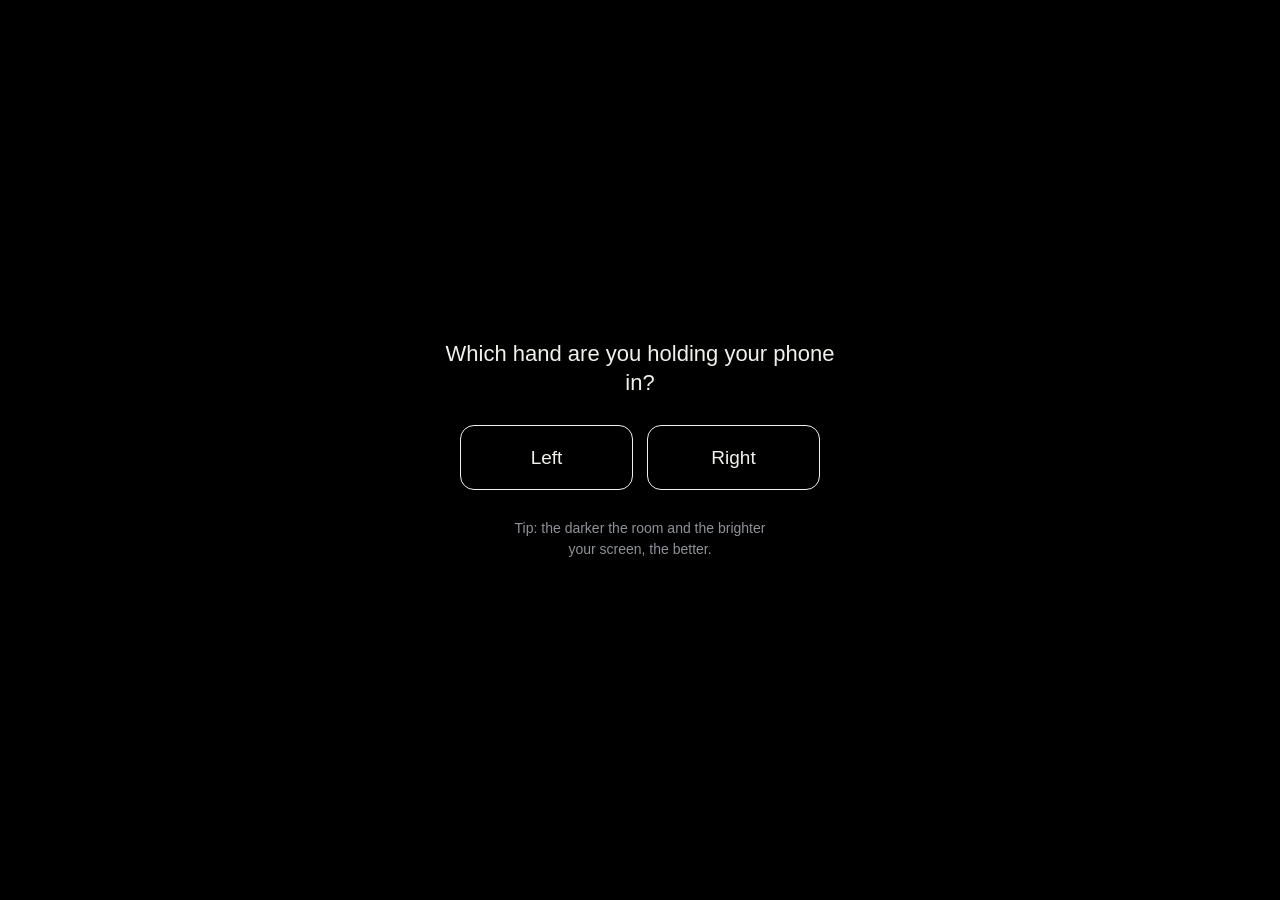
==== commit 679fe671: "Simplify the Cricut page to a left/right hand choice Co-Authored-By: Claude Opus 5.5 <noreply@anthro" ====
--- a/cricut/index.html
+++ b/cricut/index.html
@@ -3,186 +3,54 @@
 <head>
 <meta charset="utf-8">
 <meta name="viewport" content="width=device-width,initial-scale=1,viewport-fit=cover">
-<title>Hello Cricut Hologram</title>
-<link rel="preconnect" href="https://fonts.googleapis.com">
-<link rel="preconnect" href="https://fonts.gstatic.com" crossorigin>
-<link rel="stylesheet" href="https://fonts.googleapis.com/css2?family=Archivo:wght@500;800;900&family=Inter:wght@400;500;600&display=swap">
+<title>Hello, Cricut</title>
 <style>
 [hidden]{display:none!important}
 *,*::before,*::after{box-sizing:border-box}
-body{margin:0}
-/* Layout: one narrow control column on pure black; playback is a full-bleed canvas (black = invisible in the box) */
-:root{
-  --bg:#000000;
-  --panel:#0b0c0e;
-  --line:#23252a;
-  --fg:#f1f1ec;
-  --muted:#8e9298;
-  --glow:#bfe9ff;
-  --display:"Archivo","Arial Black",system-ui,sans-serif;
-  --body:"Inter",system-ui,-apple-system,"Segoe UI",sans-serif;
-  color-scheme:dark;
-}
-html,body{height:100%;background:var(--bg);color:var(--fg)}
-body{font-family:var(--body);font-size:15px;line-height:1.55;
-  padding-left:max(16px,env(safe-area-inset-left,0px));padding-right:max(16px,env(safe-area-inset-right,0px))}
-.wrap{max-width:34rem;margin:0 auto;padding-block:28px 48px;display:flex;flex-direction:column;gap:28px}
-.chip{align-self:flex-start;font-size:11px;letter-spacing:.08em;text-transform:uppercase;color:var(--muted);
-  border:1px solid var(--line);border-radius:999px;padding:3px 10px}
-h1,h2{font-family:var(--display);font-weight:900;letter-spacing:-.01em;line-height:1.05;margin:0;text-wrap:balance}
-h1{font-size:2.3rem}
-h2{font-size:1.9rem}
-.lede{color:var(--muted);margin:10px 0 0;max-width:60ch}
-.steps{margin:0;padding:0;list-style:none;display:flex;flex-direction:column;gap:12px;counter-reset:s}
-.steps li{display:grid;grid-template-columns:28px 1fr;gap:10px;counter-increment:s}
-.steps li::before{content:counter(s);font-family:var(--display);font-weight:800;color:var(--glow);font-size:15px;line-height:1.55}
-.steps b{font-weight:600;color:var(--fg)}
-.label{font-size:11px;letter-spacing:.09em;text-transform:uppercase;color:var(--muted);margin:0 0 6px}
-.settings{border-top:1px solid var(--line)}
-.row{display:flex;align-items:center;justify-content:space-between;gap:16px;padding-block:13px;border-bottom:1px solid var(--line);flex-wrap:wrap}
-.row > span{min-width:0}
-.row small{display:block;color:var(--muted);font-size:12.5px}
-input[type=checkbox]{width:22px;height:22px;accent-color:var(--fg)}
-input[type=range]{width:min(200px,100%);accent-color:var(--fg)}
-select{background:var(--panel);color:var(--fg);border:1px solid var(--line);border-radius:8px;padding:7px 10px;font:inherit}
-.seg{display:flex;gap:6px}
-.seg label{display:flex;align-items:center;gap:6px;border:1px solid var(--line);border-radius:999px;padding:5px 11px 5px 7px;cursor:pointer;font-size:13.5px}
-.seg input{position:absolute;opacity:0;pointer-events:none}
-.seg label:has(input:checked){border-color:var(--fg)}
-.seg label:has(input:focus-visible){outline:2px solid var(--glow);outline-offset:2px}
-.sw{width:14px;height:14px;border-radius:50%}
-.val{font-variant-numeric:tabular-nums;color:var(--muted);min-width:3.2em;text-align:right}
-.actions{display:flex;gap:10px;flex-wrap:wrap}
-button{font:600 15px/1 var(--body);border-radius:10px;padding:14px 20px;cursor:pointer;border:1px solid var(--line);background:transparent;color:var(--fg)}
-button.primary{background:var(--fg);color:var(--bg);border-color:var(--fg)}
-button.small{padding:8px 12px;font-size:13.5px}
-button:focus-visible{outline:2px solid var(--glow);outline-offset:2px}
-.note{color:var(--muted);font-size:13px;margin:0}
-#stage{position:fixed;inset:0;width:100%;height:100%;display:block;background:#000;touch-action:none;z-index:20}
-#count{position:fixed;inset:0;z-index:30;background:#000;display:flex;flex-direction:column;align-items:center;justify-content:center;gap:14px;
-  text-align:center;padding:24px max(16px,env(safe-area-inset-right,0px)) 24px max(16px,env(safe-area-inset-left,0px))}
-#count .n{font-family:var(--display);font-weight:900;font-size:min(42vw,220px);line-height:1;color:var(--fg)}
-#count p{margin:0;max-width:22ch;font-size:18px}
-#count small{color:var(--muted)}
-.grid{display:grid;grid-template-columns:repeat(auto-fill,minmax(140px,1fr));gap:10px}
-.tile{aspect-ratio:4/5;max-width:100%;border:1px dashed var(--line);border-radius:12px;display:flex;align-items:flex-end;padding:12px;color:var(--muted);font-size:13px}
-.tile b{display:block;color:var(--fg);font-weight:600}
+html,body{height:100%;margin:0;background:#000;color:#f1f1ec;
+  font-family:"Helvetica Neue",Helvetica,Arial,sans-serif;-webkit-font-smoothing:antialiased}
+.screen{position:fixed;inset:0;display:flex;flex-direction:column;align-items:center;justify-content:center;gap:28px;text-align:center;
+  padding:24px max(24px,env(safe-area-inset-right,0px)) 24px max(24px,env(safe-area-inset-left,0px))}
+h1{margin:0;font-size:22px;font-weight:500;line-height:1.3;max-width:18em}
+.hands{display:flex;gap:14px;width:100%;max-width:360px}
+.hands button{flex:1;font-family:inherit;font-size:19px;font-weight:500;line-height:1;padding:22px 0;border-radius:14px;border:1px solid #f1f1ec;background:transparent;color:#f1f1ec;cursor:pointer}
+.hands button:active{background:#f1f1ec;color:#000}
+.hands button:focus-visible{outline:2px solid #9fe6ff;outline-offset:3px}
+.tip{margin:0;max-width:20em;font-size:14px;line-height:1.5;color:#8e9298}
+.n{font-size:min(42vw,200px);font-weight:700;line-height:1}
+#count p{margin:0;font-size:18px;max-width:16em}
+#stage{position:fixed;inset:0;width:100%;height:100%;display:block;background:#000;touch-action:none}
 </style>
-
 </head>
 <body>
-<main id="menu" class="wrap">
-  <div>
-    <span class="chip">Test build · placeholder content</span>
-    <h1 style="margin-top:12px">Hello, Cricut.</h1>
-    <p class="lede">The hologram that plays inside the box. Copy, icons and photos are stand-ins until the real ones drop in.</p>
+
+<main id="start" class="screen">
+  <h1>Which hand are you holding your phone in?</h1>
+  <div class="hands">
+    <button type="button" id="left">Left</button>
+    <button type="button" id="right">Right</button>
   </div>
-
-  <section>
-    <p class="label">How to test</p>
-    <ol class="steps">
-      <li><span><b>Brightness all the way up</b>, and Auto-Lock off if it dims early.</span></li>
-      <li><span><b>Open the box</b> and make sure the acetate sits at its 45° angle.</span></li>
-      <li><span>Tap <b>Test pattern</b>, lay the phone face-down over the top window, and look in through the front. Change the settings until “READ ME” reads correctly and “BACK” points up.</span></li>
-      <li><span>Tap <b>Play</b>. You get a countdown to place the phone, then the video plays.</span></li>
-    </ol>
-  </section>
-
-  <section>
-    <p class="label">Settings</p>
-    <div class="settings">
-      <div class="row"><span>Mirror left–right<small>Reflection reverses one axis</small></span><input type="checkbox" id="mx"></div>
-      <div class="row"><span>Mirror up–down</span><input type="checkbox" id="my"></div>
-      <div class="row"><span>Rotate<small>Turns the picture on the screen</small></span><span style="display:flex;align-items:center;gap:10px"><span class="val" id="turnVal">0°</span><button class="small" id="turn" type="button">Rotate 90°</button></span></div>
-      <div class="row"><span>Size<small>100% ≈ 3 × 2.4 in on the screen</small></span><span style="display:flex;align-items:center;gap:10px"><input type="range" id="size" min="60" max="140" step="5"><span class="val" id="sizeVal">100%</span></span></div>
-      <div class="row"><span>Color</span>
-        <div class="seg" role="radiogroup" aria-label="Color">
-          <label><input type="radio" name="color" value="white" id="cWhite"><span class="sw" style="background:#ffffff"></span>White</label>
-          <label><input type="radio" name="color" value="ice" id="cIce"><span class="sw" style="background:#9fe6ff"></span>Ice</label>
-          <label><input type="radio" name="color" value="gold" id="cGold"><span class="sw" style="background:#ffd27a"></span>Gold</label>
-        </div>
-      </div>
-      
-      <div class="row"><span>Loop<small>Repeat the video instead of ending on the gallery</small></span><input type="checkbox" id="loop"></div>
-    </div>
-  </section>
-
-  <div class="actions">
-    <button class="primary" id="play" type="button">Play</button>
-    <button id="cal" type="button">Test pattern</button>
-  </div>
-  <p class="note">Tap the screen anytime to stop and come back here.</p>
+  <p class="tip">Tip: the darker the room and the brighter your screen, the better.</p>
 </main>
 
-<div id="count" hidden>
+<div id="count" class="screen" hidden>
   <div class="n" id="countN">5</div>
-  <p>Lay the phone face-down on the box.</p>
-  <small>Screen down, centered on the top window. Tap to cancel.</small>
+  <p>Place your phone face down on top of the box.</p>
 </div>
 
-<canvas id="stage" hidden aria-label="Hologram playback"></canvas>
-<video id="vid" src="floo-message.mp4" playsinline preload="auto" style="position:fixed;left:0;top:0;width:2px;height:2px;opacity:0;pointer-events:none"></video>
-
-<main id="end" class="wrap" hidden>
-  <div>
-    <span class="chip">After the hologram · phone face-up</span>
-    <h2 style="margin-top:12px">Thanks for opening the box.</h2>
-    <p class="lede">Here's some of what I've made. Photos go in each tile.</p>
-  </div>
-  <div class="grid">
-    <div class="tile"><span><b>Book work</b>Photo coming</span></div>
-    <div class="tile"><span><b>Letters</b>Photo coming</span></div>
-    <div class="tile"><span><b>Icons</b>Photo coming</span></div>
-    <div class="tile"><span><b>Posters</b>Photo coming</span></div>
-    <div class="tile"><span><b>Apps</b>Photo coming</span></div>
-    <div class="tile"><span><b>Patches</b>Photo coming</span></div>
-  </div>
-  <p class="note">Matthew · email · portfolio link (placeholders)</p>
-  <div class="actions">
-    <button class="primary" id="replay" type="button">Replay</button>
-    <button id="back" type="button">Settings</button>
-  </div>
-</main>
+<canvas id="stage" hidden aria-label="Hologram"></canvas>
+<video id="vid" src="floo-message.mp4" playsinline preload="auto"
+  style="position:fixed;left:0;top:0;width:2px;height:2px;opacity:0;pointer-events:none"></video>
 
 <script>
 (function(){
 "use strict";
+const $ = id => document.getElementById(id);
+const cv = $("stage"), ctx = cv.getContext("2d"), vid = $("vid");
+// Mapping into the box (units: 0.01 in). Reflection reverses one axis, so the picture is mirrored.
+// The hand only decides which way the phone's top ends up, so it turns the picture 180°.
+let turn = 0, W = 0, H = 0, dpr = 1, raf = 0, timer = 0, wl = null, playing = false;
 
-/* ---------- Content: edit these lines ---------- */
-const CFG = {
-  hello: ["Hello,", "Cricut."],
-  makeLead: "I make",
-  makes: ["books", "letters", "posters", "patches", "stickers", "apps", "icons", "brands"],
-  makesEnd: "things.",
-  iconsCaption: "icons, endlessly",
-  career: ["Lucidchart", "Spiff", "Salesforce"],
-  scaleStart: "0 → 1",
-  scaleEnd: "0 → 1 → enterprise",
-  studio: ["Building my", "own studio."],
-  invite: ["And I'd love", "to build with you."],
-  name: "Matthew",
-  flip: ["Flip me over"]
-};
-const COLORS = { white:"#ffffff", ice:"#9fe6ff", gold:"#ffd27a" };
-
-/* ---------- Settings ---------- */
-const $ = id => document.getElementById(id);
-const S = { mx:true, my:false, turn:0, size:100, color:"white", start:0, loop:false };
-try { Object.assign(S, JSON.parse(localStorage.getItem("holo-settings") || "{}")); } catch(e) {}
-function save(){ try { localStorage.setItem("holo-settings", JSON.stringify(S)); } catch(e) {} }
-const col = () => COLORS[S.color] || "#ffffff";
-
-/* ---------- Helpers ---------- */
-const clamp = x => x < 0 ? 0 : x > 1 ? 1 : x;
-const ease = t => t < .5 ? 4*t*t*t : 1 - Math.pow(-2*t + 2, 3) / 2;
-const env = (t, dur, fi = 400, fo = 500) => clamp(t / fi) * clamp((dur - t) / fo);
-const font = (sz, w = 900) => `${w} ${sz}px Archivo, "Arial Black", sans-serif`;
-
-/* ---------- Canvas + box mapping ----------
-   Units: 1 unit = 0.01 in. Safe area = 300 x 240 units (3 x 2.4 in), centered.
-   Content x runs along the phone's long side (across the box). */
-const cv = $("stage"), ctx = cv.getContext("2d");
-let W = 0, H = 0, dpr = 1;
 function resize(){
   dpr = Math.min(3, window.devicePixelRatio || 1);
   W = window.innerWidth; H = window.innerHeight;
@@ -190,357 +58,53 @@
 }
 window.addEventListener("resize", resize); resize();
 
-function base(){
+function frame(){
   ctx.setTransform(dpr, 0, 0, dpr, 0, 0);
-  ctx.globalAlpha = 1; ctx.shadowBlur = 0; ctx.setLineDash([]);
-  ctx.globalCompositeOperation = "source-over";
   ctx.fillStyle = "#000"; ctx.fillRect(0, 0, W, H);
   ctx.translate(W / 2, H / 2);
-  const rot = ((H > W ? 90 : 0) + S.turn) % 360;
-  ctx.rotate(rot * Math.PI / 180);
-  const s = Math.min(W, H) / 2.7 / 100 * (S.size / 100);   // ~2.7 in across the short side
-  ctx.scale(s * (S.mx ? -1 : 1), s * (S.my ? -1 : 1));
-}
-function glow(b){ ctx.shadowColor = col(); ctx.shadowBlur = (b == null ? 12 : b) * dpr; }
-function fitSize(lines, sz, maxW, w){
-  ctx.font = font(sz, w);
-  const m = Math.max(...lines.map(l => ctx.measureText(l).width));
-  return m > maxW ? sz * maxW / m : sz;
-}
-function fillLines(lines, sz, alpha, w = 900, cy = 0){
-  sz = fitSize(lines, sz, 280, w);
-  const gap = sz * 1.18;
-  ctx.font = font(sz, w); ctx.textAlign = "center"; ctx.textBaseline = "middle";
-  ctx.fillStyle = col(); ctx.globalAlpha = alpha; glow(14);
-  lines.forEach((l, i) => ctx.fillText(l, 0, cy - (lines.length - 1) * gap / 2 + i * gap));
-}
-
-/* ---------- Scene 1: Hello (blade traces each letter, then it lights up) ---------- */
-function sHello(t, dur){
-  const L = CFG.hello;
-  const sz = fitSize(L, 56, 280), gap = sz * 1.2;
-  ctx.font = font(sz); ctx.textAlign = "left"; ctx.textBaseline = "middle";
-  const chars = [];
-  L.forEach((line, li) => {
-    let x = -ctx.measureText(line).width / 2;
-    const y = -(L.length - 1) * gap / 2 + li * gap;
-    for (const ch of line){ const cw = ctx.measureText(ch).width; chars.push({ ch, x, y, cw }); x += cw; }
-  });
-  const T0 = 300, STAG = 200, TR = 750;
-  const done = T0 + (chars.length - 1) * STAG + TR;
-  const out = clamp((dur - t) / 500);
-  ctx.strokeStyle = col(); ctx.lineWidth = 1.4; ctx.lineJoin = "round"; ctx.lineCap = "round";
-  chars.forEach((c, k) => {
-    const p = clamp((t - T0 - k * STAG) / TR);
-    if (p <= 0) return;
-    ctx.globalAlpha = out; glow(8);
-    ctx.setLineDash([p * 260, 2000]);
-    ctx.strokeText(c.ch, c.x, c.y);
-    if (p < 1){ // the blade: a bright point riding through the letter
-      ctx.setLineDash([]); glow(18); ctx.fillStyle = "#fff";
-      const bx = c.x + c.cw * p, by = c.y + sz * .32 * Math.sin(p * Math.PI * 5);
-      ctx.beginPath(); ctx.arc(bx, by, 2.4, 0, Math.PI * 2); ctx.fill();
-    }
-  });
-  ctx.setLineDash([]);
-  const f = clamp((t - done) / 700) * out;
-  if (f > 0){
-    ctx.globalAlpha = f; ctx.fillStyle = col(); glow(16);
-    chars.forEach(c => ctx.fillText(c.ch, c.x, c.y));
-  }
-}
-
-/* ---------- Scene 2: I make ... (odometer roll that speeds up, lands on "things.") ---------- */
-function sMake(t, dur){
-  const a = env(t, dur), y1 = -40, y2 = 34;
-  ctx.textAlign = "center"; ctx.textBaseline = "middle";
-  ctx.font = font(fitSize([CFG.makeLead], 42, 280, 800), 800);
-  ctx.fillStyle = col(); glow(12); ctx.globalAlpha = a;
-  ctx.fillText(CFG.makeLead, 0, y1);
-
-  const words = [...CFG.makes, CFG.makesEnd];
-  const starts = []; let acc = 900, d = 850;
-  for (let k = 0; k < words.length; k++){ starts.push(acc); if (k < CFG.makes.length){ acc += d; d = Math.max(130, d * .74); } }
-  let i = -1;
-  for (let k = 0; k < words.length; k++) if (t >= starts[k]) i = k;
-  if (i < 0) return;
-  const slot = i < CFG.makes.length ? (starts[i + 1] - starts[i]) : 600;
-  const tr = Math.min(320, slot * .7);
-  const e = ease(clamp((t - starts[i]) / tr));
-  const last = i === words.length - 1;
-  ctx.save();
-  ctx.beginPath(); ctx.rect(-170, y2 - 36, 340, 72); ctx.clip();
-  const sz = fitSize(words, 46, 280);
-  ctx.font = font(sz); ctx.fillStyle = col();
-  glow(last ? 12 + 10 * clamp((t - starts[i] - tr) / 400) : 12);
-  ctx.globalAlpha = a * e; ctx.fillText(words[i], 0, y2 + (1 - e) * 48);
-  if (i > 0){ ctx.globalAlpha = a * (1 - e); ctx.fillText(words[i - 1], 0, y2 - e * 48); }
-  ctx.restore();
-}
-
-/* ---------- Scene 3: icons flipping faster and faster, then infinity ---------- */
-const ICONS = [
-  c => { c.arc(0, 0, .85, 0, Math.PI * 2); },
-  c => { c.rect(-.75, -.75, 1.5, 1.5); },
-  c => { c.moveTo(0, -.9); c.lineTo(.85, .65); c.lineTo(-.85, .65); c.closePath(); },
-  c => { c.moveTo(0, .8); c.bezierCurveTo(-1.15, 0, -.75, -1, 0, -.4); c.bezierCurveTo(.75, -1, 1.15, 0, 0, .8); },
-  c => { for (let k = 0; k <= 10; k++){ const r = k % 2 ? .4 : .92, th = -Math.PI / 2 + k * Math.PI / 5; const x = r * Math.cos(th), y = r * Math.sin(th); k ? c.lineTo(x, y) : c.moveTo(x, y); } },
-  c => { c.moveTo(.15, -1); c.lineTo(-.55, .1); c.lineTo(-.05, .1); c.lineTo(-.2, 1); c.lineTo(.55, -.15); c.lineTo(.05, -.15); c.closePath(); },
-  c => { c.moveTo(-.8, 0); c.lineTo(-.25, .6); c.lineTo(.85, -.6); },
-  c => { c.moveTo(-.85, -.05); c.lineTo(0, -.85); c.lineTo(.85, -.05); c.moveTo(-.6, -.25); c.lineTo(-.6, .8); c.lineTo(.6, .8); c.lineTo(.6, -.25); },
-  c => { c.moveTo(-.2, .8); c.arc(-.45, .6, .25, 0, Math.PI * 2); c.moveTo(.7, .6); c.arc(.45, .6, .25, 0, Math.PI * 2); c.moveTo(-.3, .4); c.lineTo(.55, -.9); c.moveTo(.3, .4); c.lineTo(-.55, -.9); },
-  c => { c.moveTo(-.75, .75); c.lineTo(-.6, .3); c.lineTo(.45, -.75); c.lineTo(.75, -.45); c.lineTo(-.3, .6); c.closePath(); c.moveTo(.3, -.6); c.lineTo(.6, -.3); },
-  c => { c.moveTo(-.9, 0); c.quadraticCurveTo(0, -.8, .9, 0); c.quadraticCurveTo(0, .8, -.9, 0); c.moveTo(.25, 0); c.arc(0, 0, .25, 0, Math.PI * 2); },
-  c => { c.moveTo(-.45, -.7); c.lineTo(.7, 0); c.lineTo(-.45, .7); c.closePath(); },
-  c => { c.moveTo(.4, 0); c.arc(0, 0, .4, 0, Math.PI * 2); for (let k = 0; k < 8; k++){ const th = k * Math.PI / 4; c.moveTo(.6 * Math.cos(th), .6 * Math.sin(th)); c.lineTo(.9 * Math.cos(th), .9 * Math.sin(th)); } },
-  c => { c.moveTo(-.85, 0); c.lineTo(.85, 0); c.moveTo(0, -.85); c.lineTo(0, .85); }
-];
-function sIcons(t, dur){
-  const a = env(t, dur), flipEnd = 5200;
-  ctx.strokeStyle = col(); ctx.lineCap = "round"; ctx.lineJoin = "round"; glow(10);
-  if (t < flipEnd){
-    if (t < 300) return;
-    let acc = 300, k = 0, iv = 650;
-    while (acc + iv < t && k < 500){ acc += iv; iv = Math.max(70, iv * .82); k++; }
-    const pop = 1 + .14 * Math.max(0, 1 - (t - acc) / iv * 4);
-    ctx.save(); ctx.translate(0, -12); ctx.scale(62 * pop, 62 * pop);
-    ctx.lineWidth = 3.4 / 62; ctx.globalAlpha = a;
-    ctx.beginPath(); ICONS[k % ICONS.length](ctx); ctx.stroke(); ctx.restore();
-  } else {
-    const p = clamp((t - flipEnd) / 900);
-    ctx.save(); ctx.translate(0, -12); ctx.scale(100, 100);
-    ctx.lineWidth = 4.6 / 100; ctx.globalAlpha = a; glow(16);
-    ctx.beginPath();
-    const n = Math.max(2, Math.floor(p * 180));
-    for (let j = 0; j <= n; j++){
-      const th = j / 180 * Math.PI * 2, den = 1 + Math.sin(th) ** 2;
-      const x = Math.cos(th) / den, y = Math.sin(th) * Math.cos(th) / den;
-      j ? ctx.lineTo(x, y) : ctx.moveTo(x, y);
-    }
-    ctx.stroke(); ctx.restore();
-    ctx.globalAlpha = a * clamp((t - flipEnd - 900) / 600);
-    ctx.font = font(22, 800); ctx.textAlign = "center"; ctx.textBaseline = "middle";
-    ctx.fillStyle = col(); glow(10);
-    ctx.fillText(CFG.iconsCaption, 0, 84);
-  }
-}
-
-/* ---------- Scene 4: 0 -> 1 -> enterprise (one dot doubles into a grid) ---------- */
-const G = { cols:16, rows:16, w:220, h:140, cy:-24 };
-function slotOf(i){ const c = i % G.cols, r = Math.floor(i / G.cols);
-  return [-G.w / 2 + c * G.w / (G.cols - 1), G.cy - G.h / 2 + r * G.h / (G.rows - 1)]; }
-function birthOf(i){ if (i === 0) return 300; const k = Math.floor(Math.log2(i)) + 1; return 1800 + (k - 1) * 450; }
-function sScale(t, dur){
-  const a = env(t, dur);
-  ctx.fillStyle = col();
-  for (let i = 0; i < 256; i++){
-    const b = birthOf(i); if (t < b) break;
-    const [sx, sy] = slotOf(i); let x, y;
-    if (i === 0){ const e = ease(clamp((t - 1800) / 500)); x = sx * e; y = G.cy + (sy - G.cy) * e; }
-    else {
-      const par = i - Math.pow(2, Math.floor(Math.log2(i)));
-      const [px, py] = slotOf(par); const e = ease(clamp((t - b) / 450));
-      x = px + (sx - px) * e; y = py + (sy - py) * e;
-    }
-    const big = t < 1800;
-    const s = big ? 7 + 1.6 * Math.sin(t / 160) : 3.4;
-    ctx.globalAlpha = a * (i === 0 ? clamp((t - 300) / 300) : 1);
-    if (big) glow(18); else ctx.shadowBlur = 0;
-    ctx.fillRect(x - s / 2, y - s / 2, s, s);
-  }
-  const caps = [[300, 1800, CFG.scaleStart], [1800, 3700, CFG.career[0]], [3700, 5600, CFG.career[1]], [5600, 7600, CFG.career[2]], [7600, dur + 999, CFG.scaleEnd]];
-  ctx.textAlign = "center"; ctx.textBaseline = "middle"; ctx.fillStyle = col(); glow(10);
-  for (const [s0, s1, txt] of caps){
-    const al = clamp((t - s0) / 300) * clamp((s1 - t) / 300);
-    if (al <= 0) continue;
-    ctx.font = font(fitSize([txt], 26, 280, 800), 800);
-    ctx.globalAlpha = a * al; ctx.fillText(txt, 0, 86);
-  }
-}
-
-/* ---------- Particles for Chladni patterns and the name ---------- */
-const N = 700;
-const PX = new Float32Array(N), PY = new Float32Array(N), TX = new Float32Array(N), TY = new Float32Array(N);
-let CHL_A = [], CHL_B = [], NAME = [];
-function chladni(n, m, sign){
-  const out = []; let guard = 0;
-  while (out.length < N && guard < 600000){
-    guard++;
-    const u = Math.random(), v = Math.random();
-    const f = Math.cos(n * Math.PI * u) * Math.cos(m * Math.PI * v) + sign * Math.cos(m * Math.PI * u) * Math.cos(n * Math.PI * v);
-    if (Math.abs(f) < .045) out.push([(u - .5) * 236, (v - .5) * 196]);
-  }
-  while (out.length < N) out.push(out.length ? out[out.length % Math.max(1, out.length)] : [0, 0]);
-  return out;
-}
-function nameTargets(){
-  const K = 3, oc = document.createElement("canvas"); oc.width = 300 * K; oc.height = 240 * K;
-  const o = oc.getContext("2d");
-  let sz = 70; o.font = font(sz * K);
-  const w = o.measureText(CFG.name).width / K; if (w > 270) sz *= 270 / w;
-  o.font = font(sz * K); o.textAlign = "center"; o.textBaseline = "middle"; o.fillStyle = "#fff";
-  o.fillText(CFG.name, 150 * K, 120 * K);
-  const data = o.getImageData(0, 0, oc.width, oc.height).data, pts = [];
-  for (let y = 0; y < oc.height; y += 3) for (let x = 0; x < oc.width; x += 3)
-    if (data[(y * oc.width + x) * 4 + 3] > 128) pts.push([x / K - 150, y / K - 120]);
-  for (let i = pts.length - 1; i > 0; i--){ const j = Math.floor(Math.random() * (i + 1)); [pts[i], pts[j]] = [pts[j], pts[i]]; }
-  const out = []; for (let i = 0; i < N; i++) out.push(pts.length ? pts[i % pts.length] : [0, 0]);
-  return out;
-}
-function build(){ CHL_A = chladni(2, 5, -1); CHL_B = chladni(3, 7, 1); NAME = nameTargets(); }
-function scatter(){ for (let i = 0; i < N; i++){ PX[i] = (Math.random() - .5) * 300; PY[i] = (Math.random() - .5) * 240; } }
-function setTargets(arr){ for (let i = 0; i < N; i++){ TX[i] = arr[i][0]; TY[i] = arr[i][1]; } }
-function stepParticles(dt, k, jit){
-  const f = 1 - Math.exp(-dt * k);
-  for (let i = 0; i < N; i++){
-    PX[i] += (TX[i] - PX[i]) * f + (Math.random() - .5) * jit;
-    PY[i] += (TY[i] - PY[i]) * f + (Math.random() - .5) * jit;
-  }
-}
-function drawParticles(alpha){
-  ctx.shadowBlur = 0; ctx.fillStyle = col();
-  ctx.globalAlpha = alpha * .16;
-  for (let i = 0; i < N; i++) ctx.fillRect(PX[i] - 3, PY[i] - 3, 6, 6);
-  ctx.globalAlpha = alpha;
-  for (let i = 0; i < N; i++) ctx.fillRect(PX[i] - 1.4, PY[i] - 1.4, 2.8, 2.8);
-}
-
-/* ---------- Scene 5: studio, invitation, sand settles into a name ---------- */
-let nowPhase = -1;
-function sNow(t, dur, dt){
-  if (t < 3400){ fillLines(CFG.studio, 40, env(t, 3400)); return; }
-  if (t < 6800){ fillLines(CFG.invite, 34, env(t - 3400, 3400)); return; }
-  const pt = t - 6800;
-  const ph = pt < 2500 ? 0 : pt < 4600 ? 1 : 2;
-  if (ph !== nowPhase){ if (ph === 0) scatter(); setTargets([CHL_A, CHL_B, NAME][ph]); nowPhase = ph; }
-  const since = pt - [0, 2500, 4600][ph];
-  const jit = ph < 2 ? 2.4 * Math.max(.15, 1 - since / 1600) : .12;
-  stepParticles(dt, ph === 2 ? 3.2 : 2.6, jit);
-  drawParticles(clamp(pt / 400) * clamp((dur - t) / 600));
-}
-
-/* ---------- Scene 6: flip me over ---------- */
-function sFlip(t, dur){
-  const a = env(t, dur);
-  fillLines(CFG.flip, 40, a, 900, -16);
-  ctx.strokeStyle = col(); ctx.lineWidth = 3; ctx.lineCap = "round"; glow(12); ctx.globalAlpha = a;
-  const sp = (t / 1400) * Math.PI * 2;
-  ctx.beginPath(); ctx.arc(0, 52, 18, sp, sp + Math.PI * 1.5); ctx.stroke();
-  const ex = Math.cos(sp + Math.PI * 1.5) * 18, ey = 52 + Math.sin(sp + Math.PI * 1.5) * 18;
-  ctx.beginPath(); ctx.arc(ex, ey, 3.2, 0, Math.PI * 2); ctx.fillStyle = col(); ctx.fill();
-}
-
-/* ---------- Calibration pattern ---------- */
-function drawCal(){
-  ctx.strokeStyle = "#fff"; ctx.fillStyle = "#fff"; ctx.lineWidth = 1.6;
-  ctx.setLineDash([6, 5]); ctx.strokeRect(-150, -120, 300, 240); ctx.setLineDash([]);
-  ctx.beginPath(); ctx.moveTo(-12, 0); ctx.lineTo(12, 0); ctx.moveTo(0, -12); ctx.lineTo(0, 12); ctx.stroke();
-  ctx.textAlign = "center"; ctx.textBaseline = "middle";
-  ctx.font = font(26, 800); ctx.fillText("BACK", 0, -86);
-  ctx.beginPath(); ctx.moveTo(0, -116); ctx.lineTo(-9, -103); ctx.lineTo(9, -103); ctx.closePath(); ctx.fill();
-  ctx.font = font(44); ctx.fillText("READ ME", 0, 40);
-  ctx.font = font(22, 800); ctx.fillText("L", -128, 0); ctx.fillText("R", 128, 0);
-  ctx.font = font(13, 500); ctx.fillText("front of box", 0, 106);
-}
-
-/* ---------- Playback ---------- */
-const SCENES = [
-  { name:"1 · Hello", dur:7000, f:sHello },
-  { name:"2 · I make", dur:9000, f:sMake },
-  { name:"3 · Icons", dur:7600, f:sIcons },
-  { name:"4 · 0 → 1 → enterprise", dur:10000, f:sScale },
-  { name:"5 · Studio + name", dur:15500, f:sNow, enter(){ nowPhase = -1; } },
-  { name:"6 · Flip me over", dur:3500, f:sFlip }
-];
-let mode = "idle", sceneIdx = 0, sceneT = 0, last = 0, raf = 0, countTimer = 0, wl = null;
-
-const vid = $("vid");
-function drawVideo(){
-  if (vid.readyState < 2) return;
-  const h = 360, w = h * (vid.videoWidth / vid.videoHeight || 9 / 16);   // fit the window height (units = 0.01 in)
-  ctx.drawImage(vid, -w / 2, -h / 2, w, h);
-}
-vid.addEventListener("ended", () => {
-  if (mode !== "video") return;
-  if (S.loop){ vid.currentTime = 0; vid.play().catch(() => {}); } else finish();
-});
-function frame(now){
-  const dt = Math.min(.05, (now - last) / 1000); last = now;
-  base();
-  if (mode === "cal") drawCal();
-  else if (mode === "video") drawVideo();
-  else if (mode === "play"){
-    sceneT += dt * 1000;
-    if (sceneT >= SCENES[sceneIdx].dur){
-      sceneIdx++; sceneT = 0;
-      if (sceneIdx >= SCENES.length){ if (S.loop) sceneIdx = 0; else { finish(); return; } }
-      if (SCENES[sceneIdx].enter) SCENES[sceneIdx].enter();
-    }
-    ctx.save(); SCENES[sceneIdx].f(sceneT, SCENES[sceneIdx].dur, dt); ctx.restore();
+  ctx.rotate((((H > W ? 90 : 0) + turn) % 360) * Math.PI / 180);
+  const s = Math.min(W, H) / 2.7 / 100;
+  ctx.scale(-s, s);
+  if (vid.readyState >= 2){
+    const h = 360, w = h * (vid.videoWidth / vid.videoHeight || 9 / 16);
+    ctx.drawImage(vid, -w / 2, -h / 2, w, h);
   }
   raf = requestAnimationFrame(frame);
 }
-function show(view){
-  $("menu").hidden = view !== "menu";
-  $("end").hidden = view !== "end";
-  $("count").hidden = view !== "count";
-  cv.hidden = view !== "stage";
-  if (view === "menu" || view === "end") window.scrollTo(0, 0);
-}
-async function wake(){ try { if (navigator.wakeLock) wl = await navigator.wakeLock.request("screen"); } catch(e) { wl = null; } }
+
+function show(id){ for (const k of ["start", "count"]) $(k).hidden = k !== id; cv.hidden = id !== "stage"; }
+async function wake(){ try { if (navigator.wakeLock) wl = await navigator.wakeLock.request("screen"); } catch(e) {} }
 function release(){ try { if (wl) wl.release(); } catch(e) {} wl = null; }
-function run(m){
-  mode = m; resize(); show("stage");
-  last = performance.now(); cancelAnimationFrame(raf); raf = requestAnimationFrame(frame);
-}
-function startPlay(){
-  wake(); show("count");
-  // unlock playback with sound while we still have the tap
-  try { vid.muted = false; vid.currentTime = 0; const pr = vid.play(); if (pr) pr.then(() => { vid.pause(); vid.currentTime = 0; }).catch(() => {}); } catch(e) {}
+
+function begin(hand){
+  turn = hand === "left" ? 180 : 0;
+  wake();
+  // unlock sound while we still have the tap
+  try { vid.muted = false; vid.currentTime = 0; const p = vid.play(); if (p) p.then(() => { vid.pause(); vid.currentTime = 0; }).catch(() => {}); } catch(e) {}
+  show("count");
   let n = 5; $("countN").textContent = n;
-  clearInterval(countTimer);
-  countTimer = setInterval(() => {
-    n--;
-    if (n > 0){ $("countN").textContent = n; return; }
-    clearInterval(countTimer);
+  clearInterval(timer);
+  timer = setInterval(() => {
+    if (--n > 0){ $("countN").textContent = n; return; }
+    clearInterval(timer);
+    resize(); show("stage"); playing = true;
     vid.currentTime = 0;
     vid.play().catch(() => { vid.muted = true; vid.play().catch(() => {}); });
-    run("video");
+    cancelAnimationFrame(raf); raf = requestAnimationFrame(frame);
   }, 1000);
 }
-function stop(){ try { vid.pause(); } catch(e) {} clearInterval(countTimer); cancelAnimationFrame(raf); mode = "idle"; release(); show("menu"); }
-function finish(){ try { vid.pause(); } catch(e) {} cancelAnimationFrame(raf); mode = "idle"; release(); show("end"); }
-
-/* ---------- Wire up the settings ---------- */
-function syncUI(){
-  $("mx").checked = S.mx; $("my").checked = S.my; $("loop").checked = S.loop;
-  $("turnVal").textContent = S.turn + "°";
-  $("size").value = S.size; $("sizeVal").textContent = S.size + "%";
-  document.querySelectorAll('input[name=color]').forEach(r => r.checked = r.value === S.color);
+function reset(){
+  clearInterval(timer); cancelAnimationFrame(raf); playing = false;
+  try { vid.pause(); } catch(e) {}
+  release(); show("start");
 }
-
-$("mx").addEventListener("change", e => { S.mx = e.target.checked; save(); });
-$("my").addEventListener("change", e => { S.my = e.target.checked; save(); });
-$("loop").addEventListener("change", e => { S.loop = e.target.checked; save(); });
-$("turn").addEventListener("click", () => { S.turn = (S.turn + 90) % 360; save(); syncUI(); });
-$("size").addEventListener("input", e => { S.size = +e.target.value; save(); syncUI(); });
-document.querySelectorAll('input[name=color]').forEach(r => r.addEventListener("change", () => { S.color = r.value; save(); }));
-
-$("play").addEventListener("click", startPlay);
-$("cal").addEventListener("click", () => { wake(); run("cal"); });
-$("replay").addEventListener("click", startPlay);
-$("back").addEventListener("click", stop);
-cv.addEventListener("click", stop);
-$("count").addEventListener("click", stop);
-document.addEventListener("visibilitychange", () => { if (!document.hidden && mode !== "idle") wake(); });
-syncUI();
-
-build();
-if (document.fonts && document.fonts.load){
-  Promise.all([document.fonts.load(font(60)), document.fonts.load(font(40, 800))]).then(build, () => {});
-}
+vid.addEventListener("ended", () => { if (playing) reset(); });
+$("left").addEventListener("click", () => begin("left"));
+$("right").addEventListener("click", () => begin("right"));
+$("count").addEventListener("click", reset);
+cv.addEventListener("click", reset);
+document.addEventListener("visibilitychange", () => { if (!document.hidden && playing) wake(); });
 })();
 </script>
-
 </body>
 </html>
